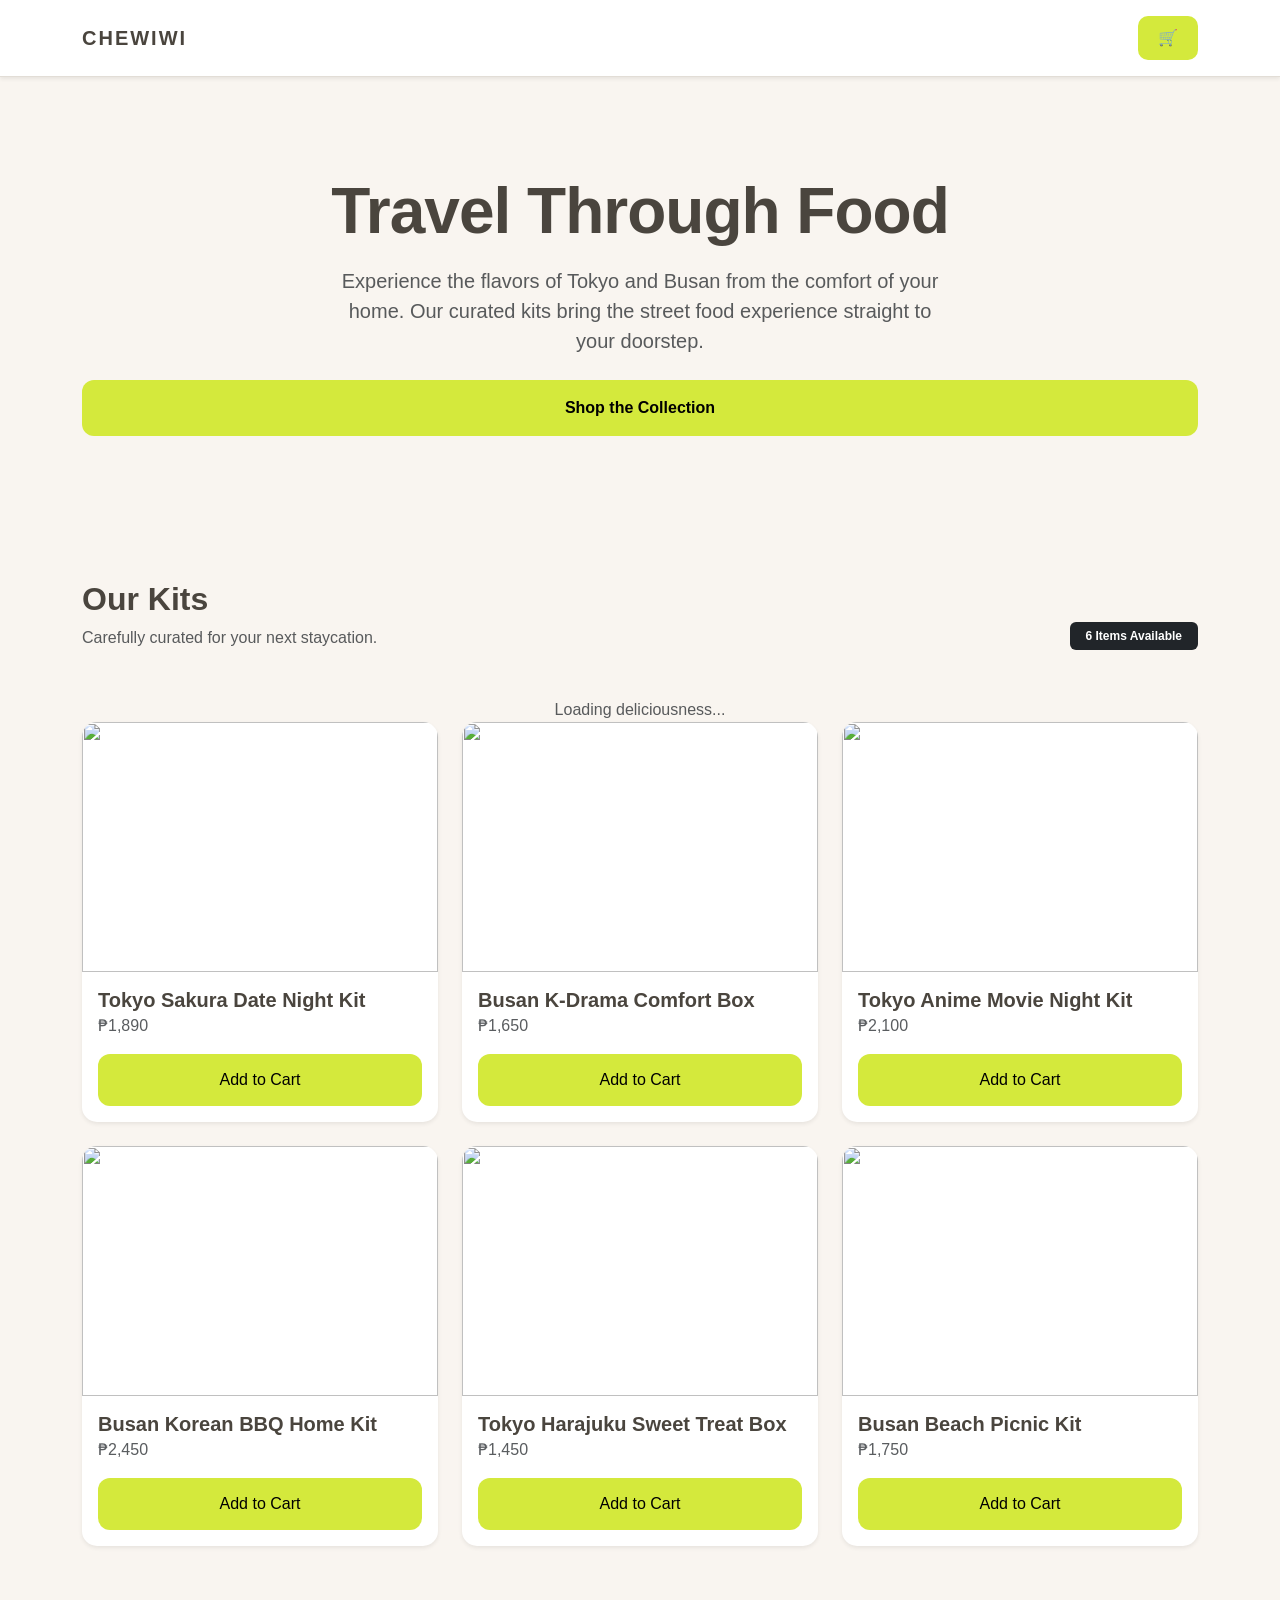
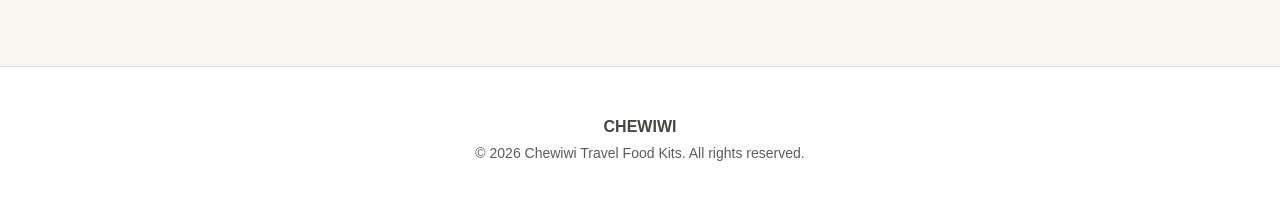
==== index.html @ 29991c64 "Update index.html" ====
<!DOCTYPE html>
<html lang="en">
<head>
    <meta charset="UTF-8">
    <meta name="viewport" content="width=device-width, initial-scale=1.0">
    <title>Chewiwi | Travel Through Food</title>
    <link href="https://cdn.jsdelivr.net/npm/bootstrap@5.3.3/dist/css/bootstrap.min.css" rel="stylesheet">
    <link rel="stylesheet" href="style.css">
</head>
<body>

    <nav class="navbar sticky-top shadow-sm">
        <div class="container">
            <a class="navbar-brand fw-bold" href="index.html">CHEWIWI</a>
            <div class="d-flex align-items-center">
                <a href="crt.html" class="btn btn-chewiwi position-relative">🛒
                </a>
            </div>
        </div>
    </nav>

    <header class="hero-section text-center py-5">
        <div class="container py-5">
            <h1 class="main-title display-3 fw-bold mb-3">Travel Through Food</h1>
            <p class="lead text-muted mb-4 mx-auto" style="max-width: 600px;">
                Experience the flavors of Tokyo and Busan from the comfort of your home. 
                Our curated kits bring the street food experience straight to your doorstep.
            </p>
            <a href="#product-list" class="btn btn-checkout px-5 py-3 fw-bold">Shop the Collection</a>
        </div>
    </header>

    <div class="container py-5" id="product-list-container">
        <div class="d-flex justify-content-between align-items-end mb-5">
            <div>
                <h2 class="fw-bold">Our Kits</h2>
                <p class="text-muted mb-0">Carefully curated for your next staycation.</p>
            </div>
            <span class="badge bg-dark px-3 py-2">6 Items Available</span>
        </div>
        
        <div class="row" id="product-list">
            <div class="text-center text-muted">Loading deliciousness...</div>
        </div>
    </div>

    <footer class="py-5 mt-5 border-top bg-white">
        <div class="container text-center">
            <p class="fw-bold mb-1">CHEWIWI</p>
            <p class="small text-muted mb-0">&copy; 2026 Chewiwi Travel Food Kits. All rights reserved.</p>
        </div>
    </footer>

    <script src="crt.js"></script>
</body>
</html>
---- style.css ----
/* --- Global Color Palette & Variables --- */
:root {
    --bg-cream: #f9f5f0;
    --card-white: #ffffff;
    --text-muted: #8c857d;
    --brand-dark: #4a453e;
    --brand-accent: #d4e93c; /* Neon yellow-green */
    --input-border: #e2ddd6;
    --shadow-soft: 0 10px 30px rgba(74, 69, 62, 0.05);
}

body {
    background-color: var(--bg-cream);
    color: var(--brand-dark);
    font-family: 'Segoe UI', Roboto, Helvetica, Arial, sans-serif;
    -webkit-font-smoothing: antialiased;
}

/* --- Shared Components --- */
.navbar {
    background-color: var(--card-white);
    border-bottom: 1px solid var(--input-border);
    padding: 1rem 0;
}

.navbar-brand {
    font-weight: 900;
    letter-spacing: 2px;
    color: var(--brand-dark) !important;
    text-transform: uppercase;
}

/* --- SHOP PAGE STYLES --- */
.main-title {
    font-weight: 800;
    color: var(--brand-dark);
    letter-spacing: -1px;
}

#product-list .card {
    border: 1px solid var(--input-border);
    border-radius: 20px;
    overflow: hidden;
    transition: all 0.3s ease;
    background-color: var(--card-white);
}

#product-list .card:hover {
    transform: translateY(-5px);
    box-shadow: var(--shadow-soft);
}

.btn-chewiwi {
    background-color: var(--brand-accent);
    color: #000;
    border: none;
    border-radius: 10px;
    font-weight: 700;
    padding: 10px 20px;
    transition: all 0.3s ease;
}

.btn-chewiwi:hover {
    background-color: #c2d634;
    transform: translateY(-2px);
    color: #000;
}

/* --- CART PAGE STYLES --- */
.cart-container {
    background-color: var(--card-white);
    border-radius: 24px;
    border: 1px solid var(--input-border);
    box-shadow: var(--shadow-soft);
}

.cart-item {
    padding: 15px 0;
    border-bottom: 1px solid #f0eeeb;
}

.cart-item:last-child {
    border-bottom: none;
}

.cart-product-img {
    width: 80px;
    height: 80px;
    object-fit: cover;
    border-radius: 15px;
    border: 1px solid var(--input-border);
}

.product-name {
    font-weight: 700;
    color: var(--brand-dark);
    margin-bottom: 2px;
}

/* Quantity Control */
.qty-control {
    border: 1.5px solid var(--input-border);
    border-radius: 12px;
    padding: 2px 6px;
    background: #fff;
}

.btn-qty {
    background-color: transparent;
    border: none;
    color: var(--brand-dark);
    font-weight: bold;
    width: 32px;
    height: 32px;
    transition: all 0.2s ease;
}

.btn-qty:hover {
    color: var(--brand-accent);
    transform: scale(1.2);
}

.qty-input {
    width: 40px !important;
    border: none !important;
    background: transparent !important;
    font-weight: 700;
    color: var(--brand-dark);
}

/* Trash & Action Buttons */
.btn-remove {
    color: var(--text-muted);
    transition: color 0.2s ease;
}

.btn-remove:hover {
    color: #ff6b6b;
}

.btn-checkout {
    background-color: var(--brand-accent);
    color: #000;
    border-radius: 12px;
    padding: 14px;
    transition: all 0.3s ease;
    text-decoration: none;
    display: block;
    text-align: center;
    border: none;
}

.btn-checkout:hover {
    background-color: #c2d634;
    transform: translateY(-2px);
    box-shadow: 0 5px 15px rgba(212, 233, 60, 0.3);
}

/* --- CHECKOUT PAGE STYLES --- */
.checkout-card, .summary-container {
    background-color: var(--card-white);
    border: 1px solid var(--input-border);
    border-radius: 20px;
    box-shadow: var(--shadow-soft);
}

.custom-input {
    border: 1px solid var(--input-border);
    border-radius: 10px;
    padding: 10px 15px;
}

.country-readonly {
    background-color: #f3f0ec !important;
    cursor: default;
}

.address-box {
    height: 120px;
    resize: none;
}

.summary-line {
    display: flex;
    justify-content: space-between;
    margin-bottom: 12px;
}

.dashed-line {
    border-top: 1px dashed var(--input-border);
    opacity: 1;
}

.text-success {
    color: #2d5a27 !important;
}

.btn-place-order {
    background-color: var(--brand-accent);
    color: #000;
    border: none;
    border-radius: 12px;
    padding: 14px;
    font-weight: 700;
    transition: all 0.3s ease;
}

.btn-place-order:hover {
    background-color: #c2d634;
    transform: translateY(-2px);
}
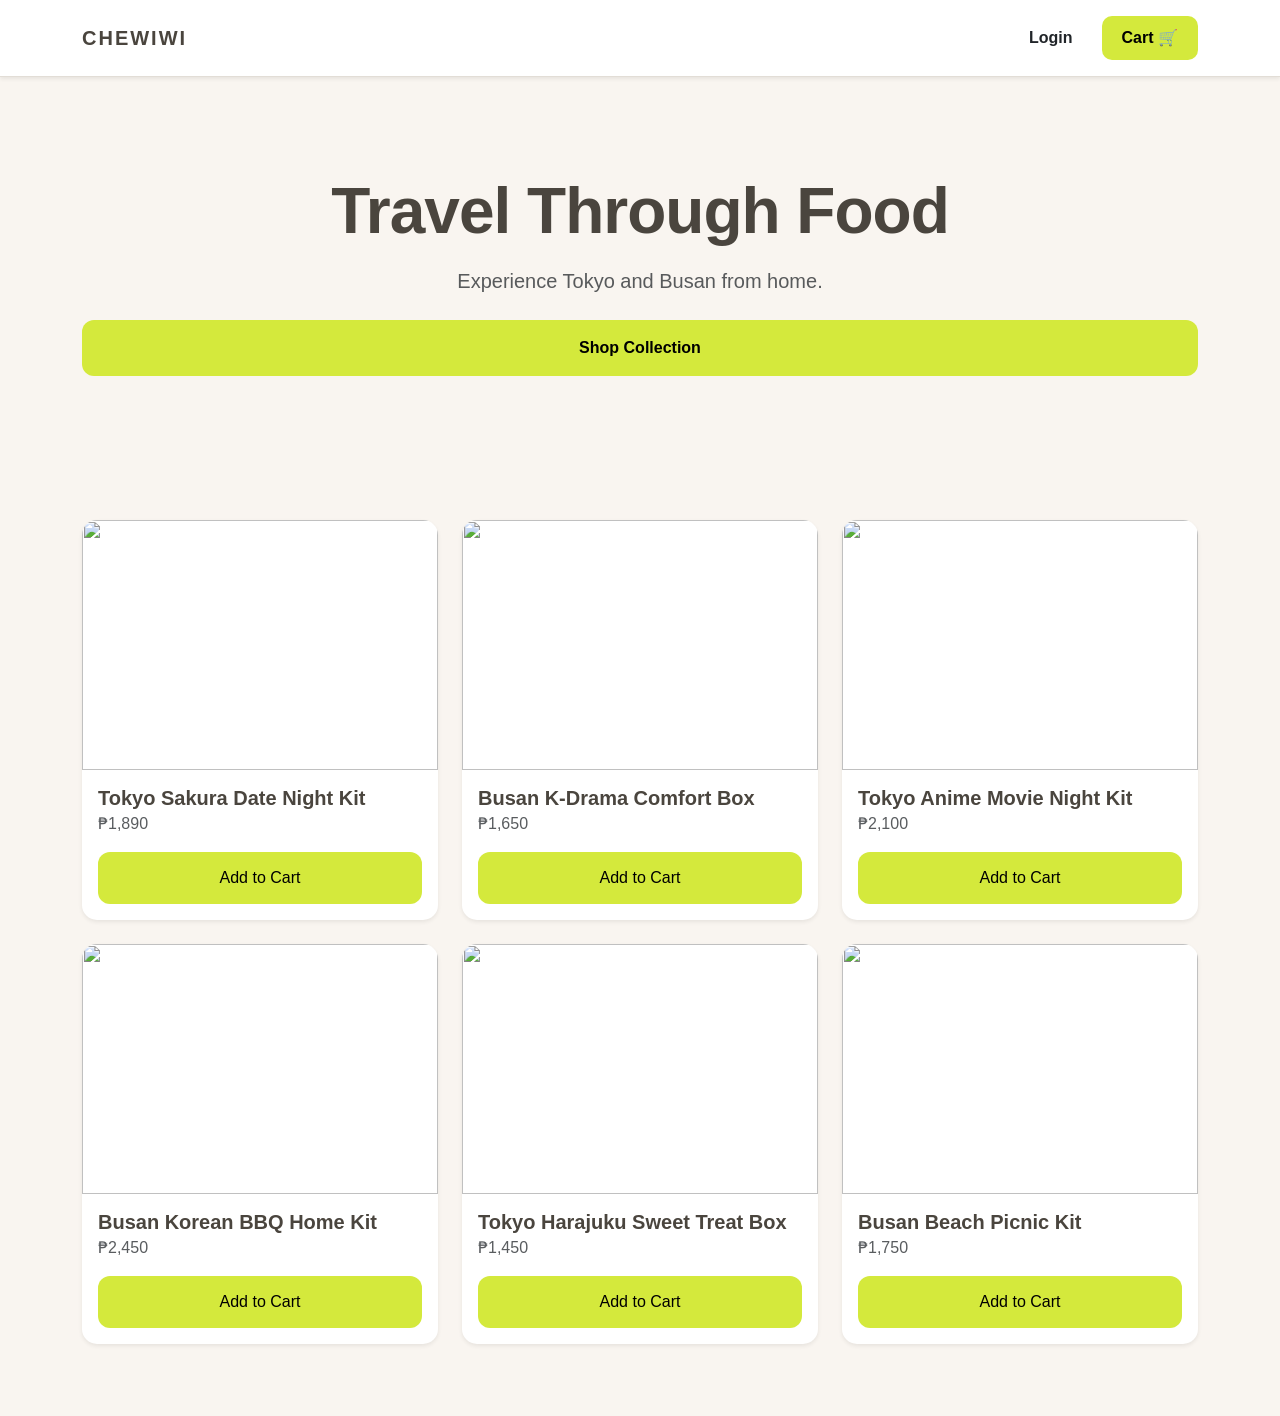
==== commit cfd2bcac: "Update index.html" ====
--- a/index.html
+++ b/index.html
@@ -5,6 +5,7 @@
     <meta name="viewport" content="width=device-width, initial-scale=1.0">
     <title>Chewiwi | Travel Through Food</title>
     <link href="https://cdn.jsdelivr.net/npm/bootstrap@5.3.3/dist/css/bootstrap.min.css" rel="stylesheet">
+    <link rel="stylesheet" href="https://cdn.jsdelivr.net/npm/bootstrap-icons@1.11.3/font/bootstrap-icons.min.css">
     <link rel="stylesheet" href="style.css">
 </head>
 <body>
@@ -12,9 +13,9 @@
     <nav class="navbar sticky-top shadow-sm">
         <div class="container">
             <a class="navbar-brand fw-bold" href="index.html">CHEWIWI</a>
-            <div class="d-flex align-items-center">
-                <a href="crt.html" class="btn btn-chewiwi position-relative">🛒
-                </a>
+            <div class="d-flex align-items-center" id="nav-actions">
+                <button class="btn btn-link text-dark me-3 text-decoration-none fw-bold" data-bs-toggle="modal" data-bs-target="#loginModal">Login</button>
+                <a href="cart.html" class="btn btn-chewiwi">Cart 🛒</a>
             </div>
         </div>
     </nav>
@@ -23,34 +24,41 @@
         <div class="container py-5">
             <h1 class="main-title display-3 fw-bold mb-3">Travel Through Food</h1>
             <p class="lead text-muted mb-4 mx-auto" style="max-width: 600px;">
-                Experience the flavors of Tokyo and Busan from the comfort of your home. 
-                Our curated kits bring the street food experience straight to your doorstep.
+                Experience Tokyo and Busan from home.
             </p>
-            <a href="#product-list" class="btn btn-checkout px-5 py-3 fw-bold">Shop the Collection</a>
+            <a href="#product-list" class="btn btn-checkout px-5 py-3 fw-bold">Shop Collection</a>
         </div>
     </header>
 
-    <div class="container py-5" id="product-list-container">
-        <div class="d-flex justify-content-between align-items-end mb-5">
-            <div>
-                <h2 class="fw-bold">Our Kits</h2>
-                <p class="text-muted mb-0">Carefully curated for your next staycation.</p>
+    <div class="container py-5">
+        <div class="row" id="product-list">
             </div>
-            <span class="badge bg-dark px-3 py-2">6 Items Available</span>
-        </div>
-        
-        <div class="row" id="product-list">
-            <div class="text-center text-muted">Loading deliciousness...</div>
+    </div>
+
+    <div class="modal fade" id="loginModal" tabindex="-1" aria-hidden="true">
+        <div class="modal-dialog modal-dialog-centered">
+            <div class="modal-content border-0 shadow" style="border-radius: 20px;">
+                <div class="modal-body p-5">
+                    <h3 class="fw-bold mb-4">Welcome Back</h3>
+                    <form onsubmit="handleLogin(event)">
+                        <div class="mb-3">
+                            <label class="form-label text-muted small">Email Address</label>
+                            <input type="email" id="emailInput" class="form-control custom-input" placeholder="admin@chewiwi.com" required>
+                        </div>
+                        <div class="mb-4">
+                            <label class="form-label text-muted small">Password</label>
+                            <input type="password" id="passInput" class="form-control custom-input" placeholder="••••••••" required>
+                        </div>
+                        <button type="submit" class="btn btn-chewiwi w-100 py-3 mb-3">Sign In</button>
+                        <p class="text-center small text-muted">Don't have an account? <a href="#" class="text-dark fw-bold">Sign Up</a></p>
+                    </form>
+                </div>
+            </div>
         </div>
     </div>
 
-    <footer class="py-5 mt-5 border-top bg-white">
-        <div class="container text-center">
-            <p class="fw-bold mb-1">CHEWIWI</p>
-            <p class="small text-muted mb-0">&copy; 2026 Chewiwi Travel Food Kits. All rights reserved.</p>
-        </div>
-    </footer>
-
+    <script src="https://cdn.jsdelivr.net/npm/bootstrap@5.3.3/dist/js/bootstrap.bundle.min.js"></script>
+    <script src="auth.js"></script>
     <script src="crt.js"></script>
 </body>
 </html>
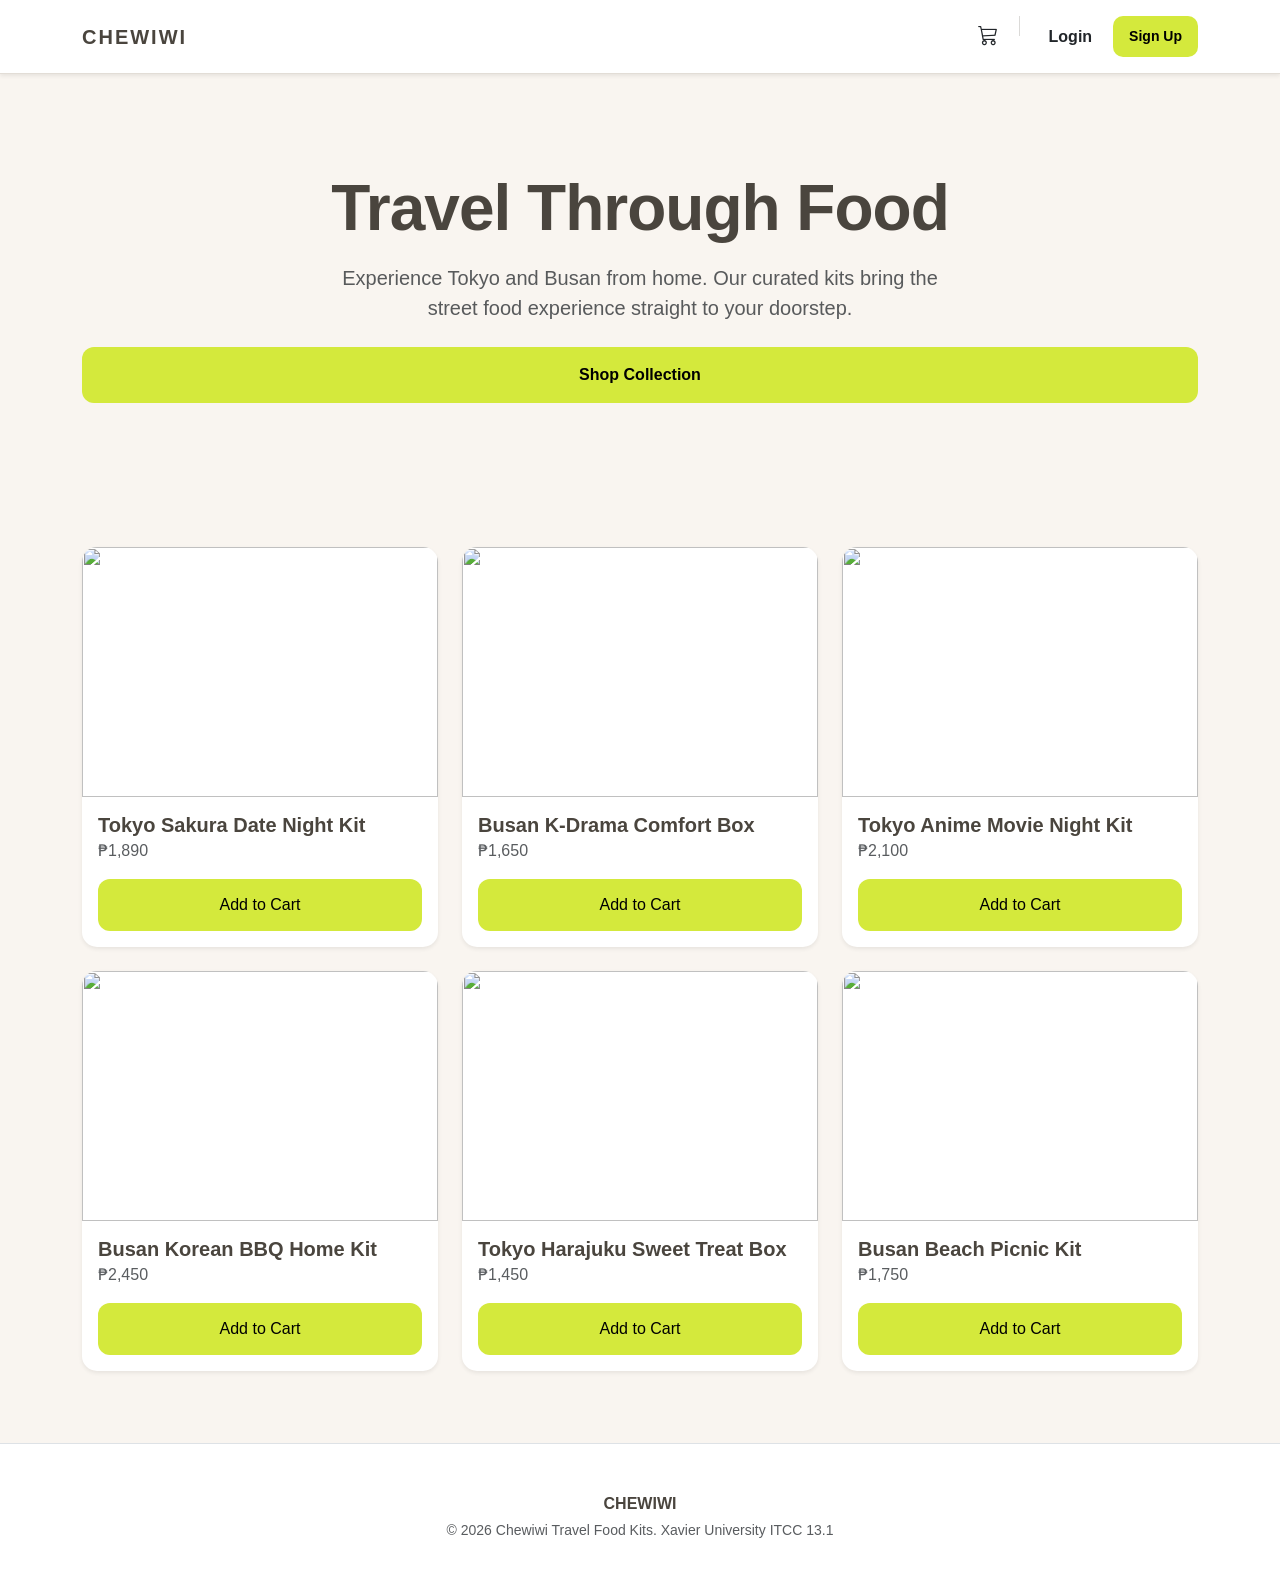
==== commit 815a0edf: "Update index.html" ====
--- a/index.html
+++ b/index.html
@@ -13,9 +13,22 @@
     <nav class="navbar sticky-top shadow-sm">
         <div class="container">
             <a class="navbar-brand fw-bold" href="index.html">CHEWIWI</a>
+            
             <div class="d-flex align-items-center" id="nav-actions">
-                <button class="btn btn-link text-dark me-3 text-decoration-none fw-bold" data-bs-toggle="modal" data-bs-target="#loginModal">Login</button>
-                <a href="cart.html" class="btn btn-chewiwi">Cart 🛒</a>
+                <a href="cart.html" class="btn btn-link text-dark me-2 position-relative text-decoration-none">
+                    <i class="bi bi-cart3 h5"></i>
+                </a>
+                
+                <div class="vr me-3" style="height: 20px; opacity: 0.2;"></div>
+
+                <div class="d-flex align-items-center">
+                    <button class="btn btn-link text-dark me-2 text-decoration-none fw-bold small" data-bs-toggle="modal" data-bs-target="#loginModal">
+                        Login
+                    </button>
+                    <button class="btn btn-chewiwi btn-sm px-3" data-bs-toggle="modal" data-bs-target="#signupModal">
+                        Sign Up
+                    </button>
+                </div>
             </div>
         </div>
     </nav>
@@ -24,7 +37,7 @@
         <div class="container py-5">
             <h1 class="main-title display-3 fw-bold mb-3">Travel Through Food</h1>
             <p class="lead text-muted mb-4 mx-auto" style="max-width: 600px;">
-                Experience Tokyo and Busan from home.
+                Experience Tokyo and Busan from home. Our curated kits bring the street food experience straight to your doorstep.
             </p>
             <a href="#product-list" class="btn btn-checkout px-5 py-3 fw-bold">Shop Collection</a>
         </div>
@@ -35,11 +48,21 @@
             </div>
     </div>
 
+    <footer class="py-5 bg-white border-top">
+        <div class="container text-center">
+            <p class="fw-bold mb-1">CHEWIWI</p>
+            <p class="small text-muted mb-0">© 2026 Chewiwi Travel Food Kits. Xavier University ITCC 13.1</p>
+        </div>
+    </footer>
+
     <div class="modal fade" id="loginModal" tabindex="-1" aria-hidden="true">
         <div class="modal-dialog modal-dialog-centered">
             <div class="modal-content border-0 shadow" style="border-radius: 20px;">
                 <div class="modal-body p-5">
-                    <h3 class="fw-bold mb-4">Welcome Back</h3>
+                    <div class="d-flex justify-content-between align-items-start mb-4">
+                        <h3 class="fw-bold">Welcome Back</h3>
+                        <button type="button" class="btn-close" data-bs-dismiss="modal" aria-label="Close"></button>
+                    </div>
                     <form onsubmit="handleLogin(event)">
                         <div class="mb-3">
                             <label class="form-label text-muted small">Email Address</label>
@@ -50,7 +73,35 @@
                             <input type="password" id="passInput" class="form-control custom-input" placeholder="••••••••" required>
                         </div>
                         <button type="submit" class="btn btn-chewiwi w-100 py-3 mb-3">Sign In</button>
-                        <p class="text-center small text-muted">Don't have an account? <a href="#" class="text-dark fw-bold">Sign Up</a></p>
+                        <p class="text-center small text-muted">New here? <a href="#" class="text-dark fw-bold" data-bs-toggle="modal" data-bs-target="#signupModal">Create an account</a></p>
+                    </form>
+                </div>
+            </div>
+        </div>
+    </div>
+
+    <div class="modal fade" id="signupModal" tabindex="-1" aria-hidden="true">
+        <div class="modal-dialog modal-dialog-centered">
+            <div class="modal-content border-0 shadow" style="border-radius: 20px;">
+                <div class="modal-body p-5">
+                    <div class="d-flex justify-content-between align-items-start mb-4">
+                        <h3 class="fw-bold">Join Chewiwi</h3>
+                        <button type="button" class="btn-close" data-bs-dismiss="modal" aria-label="Close"></button>
+                    </div>
+                    <form onsubmit="event.preventDefault(); alert('Sign up successful! Please login.');">
+                        <div class="mb-3">
+                            <label class="form-label text-muted small">Full Name</label>
+                            <input type="text" class="form-control custom-input" placeholder="Karylle Duroy" required>
+                        </div>
+                        <div class="mb-3">
+                            <label class="form-label text-muted small">Email Address</label>
+                            <input type="email" class="form-control custom-input" placeholder="user@chewiwi.com" required>
+                        </div>
+                        <div class="mb-4">
+                            <label class="form-label text-muted small">Create Password</label>
+                            <input type="password" class="form-control custom-input" placeholder="••••••••" required>
+                        </div>
+                        <button type="submit" class="btn btn-chewiwi w-100 py-3 mb-3">Create Account</button>
                     </form>
                 </div>
             </div>
@@ -58,6 +109,7 @@
     </div>
 
     <script src="https://cdn.jsdelivr.net/npm/bootstrap@5.3.3/dist/js/bootstrap.bundle.min.js"></script>
+    
     <script src="auth.js"></script>
     <script src="crt.js"></script>
 </body>
